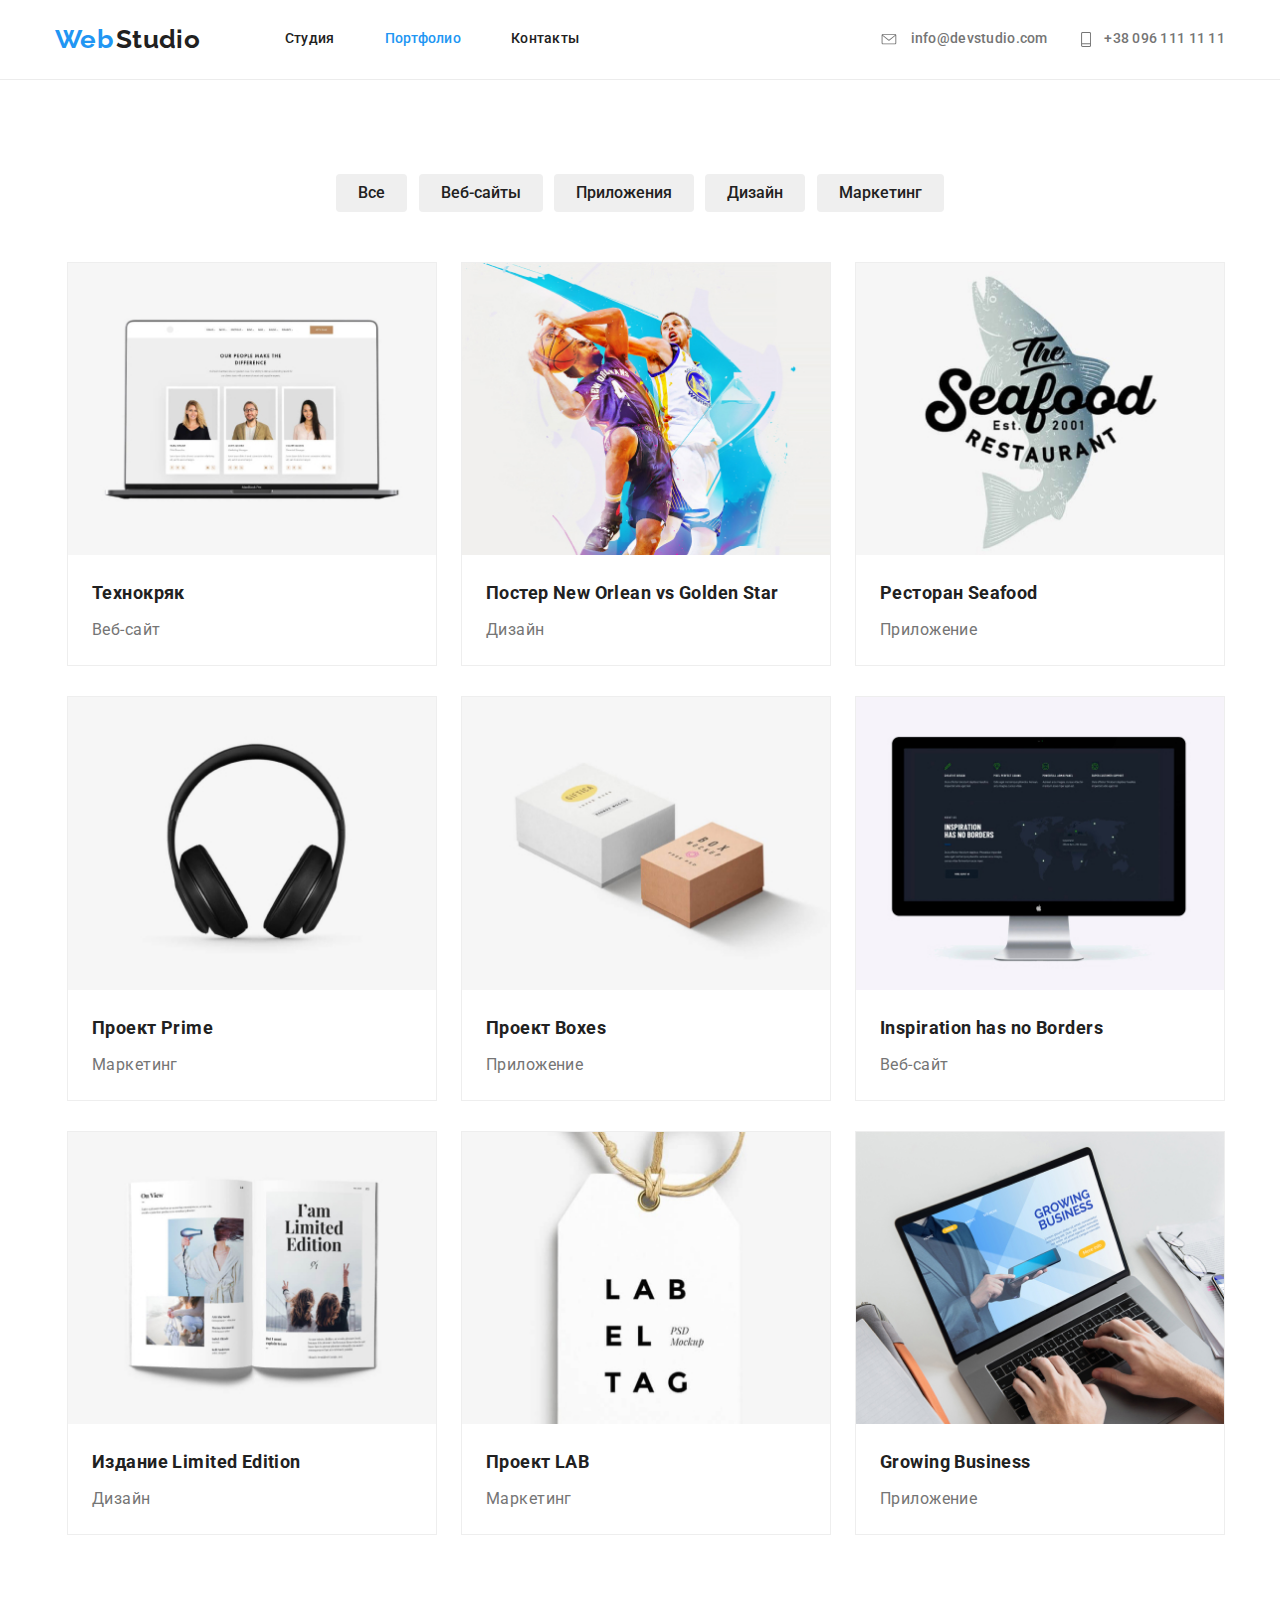
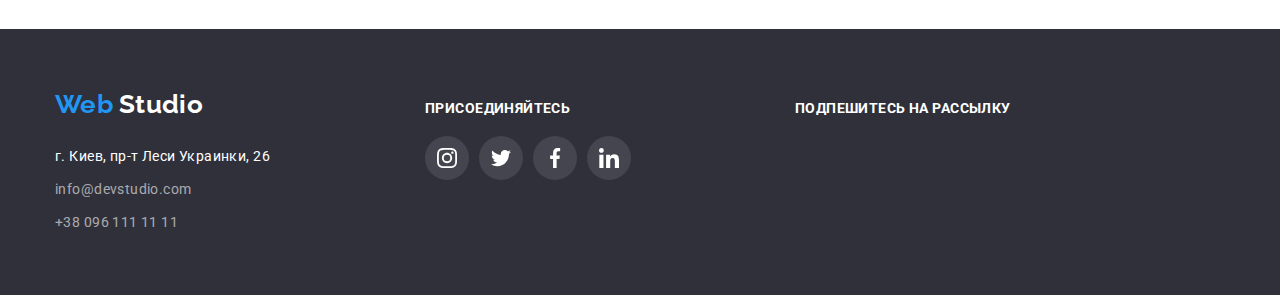
==== portfolio.html @ de3fdad2 "ДЗ №5" ====
<!DOCTYPE html>
<html lang="ru">
<head>
    <meta charset="UTF-8">
    <meta name="viewport" content="width=device-width, initial-scale=1.0">
    <meta http-equiv="X-UA-Compatible" content="IE=edge"/>
    <link href="https://fonts.googleapis.com/css2?family=Raleway:wght@700&family=Roboto:wght@400;500;700;900&display=swap" rel="stylesheet">
    <link rel="stylesheet" href="./css/normalize.css">
    <link rel="stylesheet" href="./css/styles.css" />
    <title>Портфолио</title>
</head>
<body>

    <header class="page-header">
        <div class="container flexbox">
            <nav class="navigation">
                <a href="./" class="menu-link">
                    <div class="logo">
                    <span class="logo-web">Web</span>
                    <span class="logo-studio">Studio</span>
                    </div>
                </a>
                    <ul class="list menu-list">
                        <li class="menu-item"><a href="./index.html" class="menu-link">Студия</a></li>
                        <li class="menu-item"><a href="./portfolio.html" class="menu-link current">Портфолио</a></li>
                        <li class="menu-item"><a href="#" class="menu-link">Контакты</a></li>
                    </ul>
            </nav>
            <div class="contacts">
                <a href="mailto:info@devstudio.com" class="mail-link">
                    <svg class="contacts-icon" width="16px" height="11px">
                        <use href="./images/icons/sprite.svg#icon-mail"></use>
                    </svg>
                    <span>info@devstudio.com</span>
                </a>                       
                <a href="tel:380961111111" class="phone-link">
                    <svg class="contacts-icon" width="10px" height="15px">
                        <use href="./images/icons/sprite.svg#icon-phone"></use>
                    </svg>
                    <span>+38 096 111 11 11</span>
                </a>
            </div>
        </div> 
    </header>
    
    <main>
        <section class="section">
            <h1 hidden>Портфолио</h1>
            <div class="container btn-portfolio">
                <button type="button" class="project-btn button">Все</button>
                <button type="button" class="project-btn button">Веб-сайты</button>
                <button type="button" class="project-btn button">Приложения</button>
                <button type="button" class="project-btn button">Дизайн</button>
                <button type="button" class="project-btn button">Маркетинг</button>
            </div>
            <div class="container">
                <ul class="list project-portfolio flexbox">
                    <li class="project-item">
                        <a href="#" class="project-link">
                            <img class="portfolio-img" src="./images/portfolio/technocrack.jpg" width="370" height="294" alt="Технокряк">
                            <h2 class="project-title">Технокряк</h2>
                            <p class="project">Веб-сайт</p>
                            <p class="project-description">Технокряк это современная площадка распространения коронавируса. Компании используют эту платформу для цифрового шпионажа и атак на защищённые сервера конкурентов.</p>
                        </a>
                    </li>
                    <li class="project-item">
                        <a href="#" class="project-link">
                            <img class="portfolio-img" src="./images/portfolio/poster.jpg" width="370" height="294" alt="Постер New Orlean vs Golden Star">
                            <h2 class="project-title">Постер New Orlean vs Golden Star</h2>
                            <p class="project">Дизайн</p>
                            <p class="project-description">Технокряк это современная площадка распространения коронавируса. Компании используют эту платформу для цифрового шпионажа и атак на защищённые сервера конкурентов.</p>
                        </a>
                    </li>
                    <li class="project-item">
                        <a href="#" class="project-link">
                            <img class="portfolio-img" src="./images/portfolio/seafood.jpg" width="370" height="294" alt="Ресторан Seafood">
                            <h2 class="project-title">Ресторан Seafood</h2>
                            <p class="project">Приложение</p>
                            <p class="project-description">Технокряк это современная площадка распространения коронавируса. Компании используют эту платформу для цифрового шпионажа и атак на защищённые сервера конкурентов.</p>
                        </a>
                    </li>
                    <li class="project-item">
                        <a href="#" class="project-link">
                            <img class="portfolio-img" src="./images/portfolio/prime.jpg" width="370" height="294" alt="Проект Prim">
                            <h2 class="project-title">Проект Prime</h2>
                            <p class="project">Маркетинг</p>
                            <p class="project-description">Технокряк это современная площадка распространения коронавируса. Компании используют эту платформу для цифрового шпионажа и атак на защищённые сервера конкурентов.</p>
                        </a>
                    </li>
                    <li class="project-item">
                        <a href="#" class="project-link">
                            <img class="portfolio-img" src="./images/portfolio/boxes.jpg" width="370" height="294" alt="Проект Boxes">
                            <h2 class="project-title">Проект Boxes</h2>
                            <p class="project">Приложение</p>
                            <p class="project-description">Технокряк это современная площадка распространения коронавируса. Компании используют эту платформу для цифрового шпионажа и атак на защищённые сервера конкурентов.</p>
                        </a>
                    </li>
                    <li class="project-item">
                        <a href="#" class="project-link">
                            <img class="portfolio-img" src="./images/portfolio/inspiration.jpg" width="370" height="294" alt="Inspiration has no Borders">
                            <h2 class="project-title">Inspiration has no Borders</h2>
                            <p class="project">Веб-сайт</p>
                            <p class="project-description">Технокряк это современная площадка распространения коронавируса. Компании используют эту платформу для цифрового шпионажа и атак на защищённые сервера конкурентов.</p>
                        </a>
                    </li>
                    <li class="project-item">
                        <a href="#" class="project-link">
                            <img class="portfolio-img" src="./images/portfolio/edition.jpg" width="370" height="294" alt="Издание Limited Edition">
                            <h2 class="project-title">Издание Limited Edition</h2>
                            <p class="project">Дизайн</p>
                            <p class="project-description">Технокряк это современная площадка распространения коронавируса. Компании используют эту платформу для цифрового шпионажа и атак на защищённые сервера конкурентов.</p>                       
                        </a>
                    </li>
                    <li class="project-item">
                        <a href="#" class="project-link">
                            <img class="portfolio-img" src="./images/portfolio/lab.jpg" width="370" height="294" alt="Проект LAB">
                            <h2 class="project-title">Проект LAB</h2>
                            <p class="project">Маркетинг</p>   
                            <p class="project-description">Технокряк это современная площадка распространения коронавируса. Компании используют эту платформу для цифрового шпионажа и атак на защищённые сервера конкурентов.</p>                       
                        </a>
                    </li>
                    <li class="project-item">
                        <a href="#" class="project-link">
                            <img class="portfolio-img" src="./images/portfolio/growing.jpg" width="370" height="294" alt="Growing Business">
                            <h2 class="project-title">Growing Business</h2>
                            <p class="project">Приложение</p>
                            <p class="project-description">Технокряк это современная площадка распространения коронавируса. Компании используют эту платформу для цифрового шпионажа и атак на защищённые сервера конкурентов.</p>
                        </a>
                    </li>
                </ul>
            </div>
        </section>
    </main>

    <footer>
        <section class="section footer">
            <div class="container footer-box flexbox">
                <div class="footer-box-item">
                    <h2 class="logo-footer">
                        <span class="logo-web">Web</span>
                        <span class="logo-white">Studio</span>
                    </h2>
                        <address class="address">
                        <ul class="list">
                            <li class="addr-footer">
                                <span class="addr">г. Киев, пр-т Леси Украинки, 26</span>
                            </li>
                            <li class="addr-footer">
                                <a href="mailto:info@devstudio.com" class="contacts-footer">info@devstudio.com</a>
                            </li>
                            <li class="addr-footer">
                                <a href="tel:380961111111" class="contacts-footer">+38 096 111 11 11</a>
                            </li>
                            </ul>
                        </address>
                    </div>

                    <div class="footer-box-item">
                        <h2 class="footer-title">Присоединяйтесь</h2>
                        <ul class="list social-footer flexbox">
                            <li class="social-footer-link">
                                <a href="https://instagram.com" aria-label="Instagram" target="_blank" rel="noopener noreferrer">
                                    <svg class="footer-icon" width="20px" height="20px">
                                        <use href="./images/icons/sprite.svg#icon-instagram"></use>
                                    </svg>
                                </a>
                            </li>
                            <li class="social-footer-link">
                                <a href="https://twitter.com" aria-label="Twitter" target="_blank" rel="noopener noreferrer">
                                    <svg class="footer-icon" width="20px" height="20px">
                                        <use href="./images/icons/sprite.svg#icon-twitter"></use>
                                    </svg>
                                </a>
                            </li>
                            <li class="social-footer-link">
                                <a href="https://facebook.com" aria-label="Facebook" target="_blank" rel="noopener noreferrer">
                                    <svg class="footer-icon" width="20px" height="20px">
                                        <use href="./images/icons/sprite.svg#icon-facebook"></use>
                                    </svg>
                                </a>
                            </li>
                            <li class="social-footer-link">
                                <a href="https://linkedin.com" aria-label="Linkedin" target="_blank" rel="noopener noreferrer">
                                    <svg class="footer-icon" width="20px" height="20px">
                                        <use href="./images/icons/sprite.svg#icon-linkedin"></use>
                                      </svg>
                                </a>
                            </li>
                        </ul>
                    </div>
                <div class="footer-box-item">
                    <h2 class="footer-title">Подпешитесь на рассылку</h2>
                </div>
            </div>
        </section>
    </footer>
    
</body>
</html>
---- css/styles.css ----
:root {
  --main-color: #212121;
  --accent-color: #2196F3;
  --accent-color-white: #FFFFFF;
  --grey-text-color: #757575
}

.visually-hidden {
  position: absolute !important;
  clip: rect(1px 1px 1px 1px);
  /* IE6, IE7 */
  clip: rect(1px, 1px, 1px, 1px);
  padding: 0 !important;
  border: 0 !important;
  height: 1px !important;
  width: 1px !important;
  overflow: hidden;
}

body  {
  font-family: Roboto, sans-serif;
  background-color: var(--accent-color-white);
  color: var(--main-color);
  font-size: 14px;
  line-height: 1.714;
  letter-spacing: 0.03em;
}

img {
  display: block;
  max-width: 100%;
  height: auto;
}

.container {
  width: 1200px;
  margin-left: auto;
  margin-right: auto;
  padding-left: 15px;
  padding-right: 15px;
  /*outline: 2px solid tomato;*/
}

.flexbox {
  display: flex;
  justify-content: flex-end;
  align-items: center;
}

.section {
  padding-top: 94px;
  padding-bottom: 94px;
}

.page-header {
  padding: 24px 0px;
  border-bottom: 1px solid #ECECEC;
}

.menu-link.current{
  color: var(--accent-color);
}

.logo-web, 
.logo-studio,
.logo-white {
  color: var(--accent-color);
  font-family: Raleway, sans-serif;
  font-weight: 700;
  font-size: 26px;
  line-height: 1.19;
}

.logo-studio {
  color: var(--main-color);
}

.navigation {
  display: flex;
  align-items: center;
  margin-right: auto;
}

.logo {
  margin-right: 85px;
}

.list {
  list-style: none;
  margin: 0;
  padding: 0;
}

.menu-list {
  display: flex;
}

.menu-item {
  display: block;
}

.menu-item:not(:last-child) {
  margin-right: 50px;
}

.contacts {
  vertical-align: middle;
  text-align: center;
}

.contacts-icon {
  margin-right: 10px;
  fill: var(--grey-text-color);
  vertical-align: middle;
}

.mail-link:hover .contacts-icon,
.mail-link:focus .contacts-icon {
  fill: var(--accent-color)
} 

.phone-link:hover .contacts-icon,
.phone-link:focus .contacts-icon {
  fill: var(--accent-color)
}

.menu-link,
.mail-link,
.phone-link {
  font-weight: 500;
  font-size: 14px;
  line-height: 1.143;
  letter-spacing: 0.02em;
  text-decoration: none;
  color: var(--main-color);
}

.mail-link,
.phone-link {
  color: var(--grey-text-color);
}

.mail-link {
  margin-right: 30px;
}

.hero {
  max-width: 1600px;
  height: 600px;
  margin-left: auto;
  margin-right: auto;
  background-image: linear-gradient(to right, 
    rgba(47, 48, 58, 0.8), 
    rgba(47, 48, 58, 0.8)),
    url(../images/hero/hero.jpg);
  background-repeat: no-repeat;
  background-position: center;
  background-size: cover;
  background-color:  rgba(47, 48, 58, 0.8);
  text-align: center;
}
    
.page-title {
  display: inline-block;
  width: 696px;
  min-height: 120;
  font-weight: 900;
  font-size: 44px;
  line-height: 1.364;
  letter-spacing: 0.06em;
  color: var(--accent-color-white);
  text-transform: uppercase;
  margin: 200px 0 30px;
}

.btn {
  min-width: 200px;
  height: 50px;
  border-radius: 4px;
  font-weight: 700;
  font-size: 16px;
  line-height: 1.875;
  letter-spacing: 0.06em;
  color: var(--accent-color-white);
  background-color: var(--accent-color);
  padding: 10px 32px;
  margin: 0;
  border-color: transparent;
}

.section-title {
  font-weight: 700;
  font-size: 36px;
  line-height: 1.167;
  margin: 0 0 50px;
  text-align: center;
}

.features {
  padding-top: 94px;
}

.features-title {
  font-weight: 700;
  line-height: 1.143;
  text-transform: uppercase;
  margin: 0;
  padding: 10px 0;
  width: 270px;
}

.features-link {
  display: flex;
  align-items: center;
  margin-left: auto;
}

.features-item {
  width: calc((100% - 30px * 3) / 4);
  margin-right: 30px;
}

.features-item:nth-child(4n) {
  margin-right: 0;
}

.features-bg {
  display: flex;
  align-items: center;
  justify-content: center;
  width: 270px;
  height: 120px;
  background-size: contain;
  background-repeat: no-repeat;
  background-position: center;
  background-color: #F5F4FA;
  margin-bottom: 30px;
  border-radius: 4px;
}

.features-icon {
  display: block;
}

.features-description {
  font-weight: 400;
  color: var(--grey-text-color);
  margin: 0;
}

.work-title {
  font-weight: 700;
  line-height: 1.142;
  color: var(--accent-color-white);
  text-transform: uppercase;
  background-color: rgba(47, 48, 58, 0.8);
  display: inline-block;
}

.work-link .flexbox {
  display: flex;
  justify-content: space-between;
}

.work-item {
  width: calc((100% - 30px * 2) / 3);
  margin-right: 30px;
}

.work-item:nth-child(3n) {
  margin-right: 0;
}

.work-img {
  display: block;
  background-color: #C4C4C4;
  box-shadow: (0px 4px 4px rgba(0, 0, 0, 0.25));

}

.our-team {
  background-color: #F5F4FA;
}

.team-item {
  width: calc((100% - 30px * 3) / 4);
  margin-right: 30px;
  background-color: var(--accent-color-white);
  box-shadow: 0px 1px 3px rgba(0, 0, 0, 0.12), 
    0px 1px 1px rgba(0, 0, 0, 0.14),
    0px 2px 1px rgba(0, 0, 0, 0.2);
  border-radius: 0px 0px 4px 4px;
}

.team-item:nth-child(4n) {
  margin-right: 0;
}

.team-title {
  font-weight: 500;
  font-size: 16px;
  line-height: 1.1875;
  margin: 0 0 10px;
  text-align: center;
}

.team-img {
  display: block;
  margin: 0 0 30px;
  width: 100%;
} 

.profession {
  font-weight: 400;
  font-size: 16px;
  line-height: 1.1875;
  color: var(--grey-text-color);
  margin: 0 0 16px;
  text-align: center;
}

.social-link {
  display: flex;
  justify-content: center;
}

.social-item {
  width: calc((100% - 10px * 3) / 4);
  margin-bottom: 30px;
  height: 44px;
  width: 44px;
  background-color: var(--accent-color-white);
  border-radius: 50px;
  display: flex;
  align-items: center;
  justify-content: center;
}

.social-item:nth-child(4n) {
  margin-right: 0;
}

.social-item:not(:last-child) {
  margin-right: 10px;
}

.social-icon {
  display: block;
  fill: #AFB1B8;
}

.social-item:hover,
.social-item:focus-within {
  background-color: var(--accent-color);
}

.social-item:hover .social-icon,
.social-item:focus-within .social-icon {
  fill: var(--accent-color-white);
}

.clients-link {
  display: flex;
  justify-content: space-between;
  text-align: center;
}

.clients-item {
  width: calc((100% - 10px * 5) / 6);
  border: 1px solid #AFB1B8;
  box-sizing: border-box;
  border-radius: 4px;
  width: 170px;
  height: 90px;
  text-align: center;
  display: flex;
  align-items: center;
  justify-content: center;
}

.clients-item:nth-child(6n) {
  margin-right: 0;
}

.clients-icon {
  fill: #AFB1B8;
  display: block;
}

.clients-item:hover,
.clients-item:focus-within {
  border: 1px solid var(--accent-color);
}

.clients-item:hover .clients-icon,
.clients-item:focus-within .clients-icon {
  fill: var(--accent-color);
}

.social-item a:focus,
.clients-item a:focus,
.social-footer-link a:focus {
  outline: none;
}

.address {
  font-style: normal;
}

.addr {
  font-weight: 400;
  color: var(--accent-color-white);
  margin: 0;
}

.footer {
  background-color: #2F303A;
  padding: 60px 0 60px;
}

.footer-box {
  display: flex;
  align-items: baseline;
  justify-content: flex-start;
}

.logo-footer {
  margin: 0;
  margin-bottom: 20px;
}

.footer-box-item {
  width: calc((100% - 30px * 2) / 3);
  margin: 0;
}

.footer-box-item:nth-child(3) {
  margin-right: 60px;
}

.logo-white {
  color: var(--accent-color-white);
  padding: 0;
}

.social-footer {
  display: flex;
  justify-content: flex-start;
}

.footer-icon {
  fill: var(--accent-color-white);
  display: block;
}

.social-footer-link {
  height: 44px;
  width: 44px;
  background-color: rgba(255, 255, 255, 0.1);
  border-radius: 50px;
  display: flex;
  align-items: center;
  justify-content: center;
}

.social-footer-link:not(:last-child) {
  margin-right: 10px;
}

.social-footer-link:hover,
.social-footer-link:focus-within {
  background-color: var(--accent-color);
}

.contacts-footer {
  font-weight: 400;
  font-size: 14px;
  text-decoration: none;
  color: rgba(255, 255, 255, 0.6);
}

.addr-footer {
  margin: 0;
}

.addr-footer:not(:last-child) {
  margin-bottom: 9px;
}

.footer-title {
  font-weight: 700;
  line-height: 1.143;
  color: var(--accent-color-white);
  text-transform: uppercase;
  font-size: 14px;
  margin: 0;
  margin-bottom: 20px;
}

.menu-link:hover,
.menu-link:focus,
.mail-link:hover,
.mail-link:focus,
.phone-link:hover,
.phone-link:focus,
.contacts-footer:hover,
.contacts-footer:focus {
  color: var(--accent-color);
}

.btn-portfolio {
  text-align: center;
  padding-bottom: 16px;
  margin-bottom: 34px;
}

.project-portfolio {
  display: flex;
  flex-wrap: wrap;
}

.project-item {
  width: calc((100% - 30px * 2) / 3);
  margin-right: 24px;
  border: 1px solid #EEEEEE;
  box-sizing: border-box;
  margin-bottom: 30px;
}

.project-item:nth-last-child(-n + 3) {
  margin-bottom: 0;
}


.project-item:nth-child(3n) {
  margin-right: 0;
}

.project-btn {
  font-weight: 500;
  font-size: 16px;
  line-height: 1.625;
  color: var(--main-color);
  padding: 6px 22px;
  border: none;
  border-radius: 4px;
}

.project-btn:not(:last-child) {
  margin-right: 8px;
}

.project-btn:hover,
.project-btn:focus {
  color: var(--accent-color-white);
}

.button:hover,
.button:focus {
  background-color: var(--accent-color);
  box-shadow: 0px 4px 4px rgba(0, 0, 0, 0.25);
}

.portfolio-img {
  display: block;
  margin: 0 0 20px;
  width: 100%;  
}

.project-title {
  font-weight: 700;
  font-size: 18px;
  line-height: 2.00;
  color: var(--main-color);
  margin: 0 0 4px 24px;
}

.project-link {
  text-decoration: none;
}

.project {
  font-weight: 400;
  font-size: 16px;
  line-height: 1.875;
  color: var(--grey-text-color);
  margin: 0 0 20px 24px;
}

.project-description {
  font-weight: 400;
  font-size: 18px;
  line-height: 1.556;
  color: var(--accent-color-white);
  background-color: rgba(33, 150, 243, 0.9);
  display: none;
}

.project-item:hover,
.project-item:focus-within {
  box-shadow: 0px 3px 1px rgba(0, 0, 0, 0.1), 
    0px 1px 2px rgba(0, 0, 0, 0.08), 
    0px 2px 2px rgba(0, 0, 0, 0.12);
}
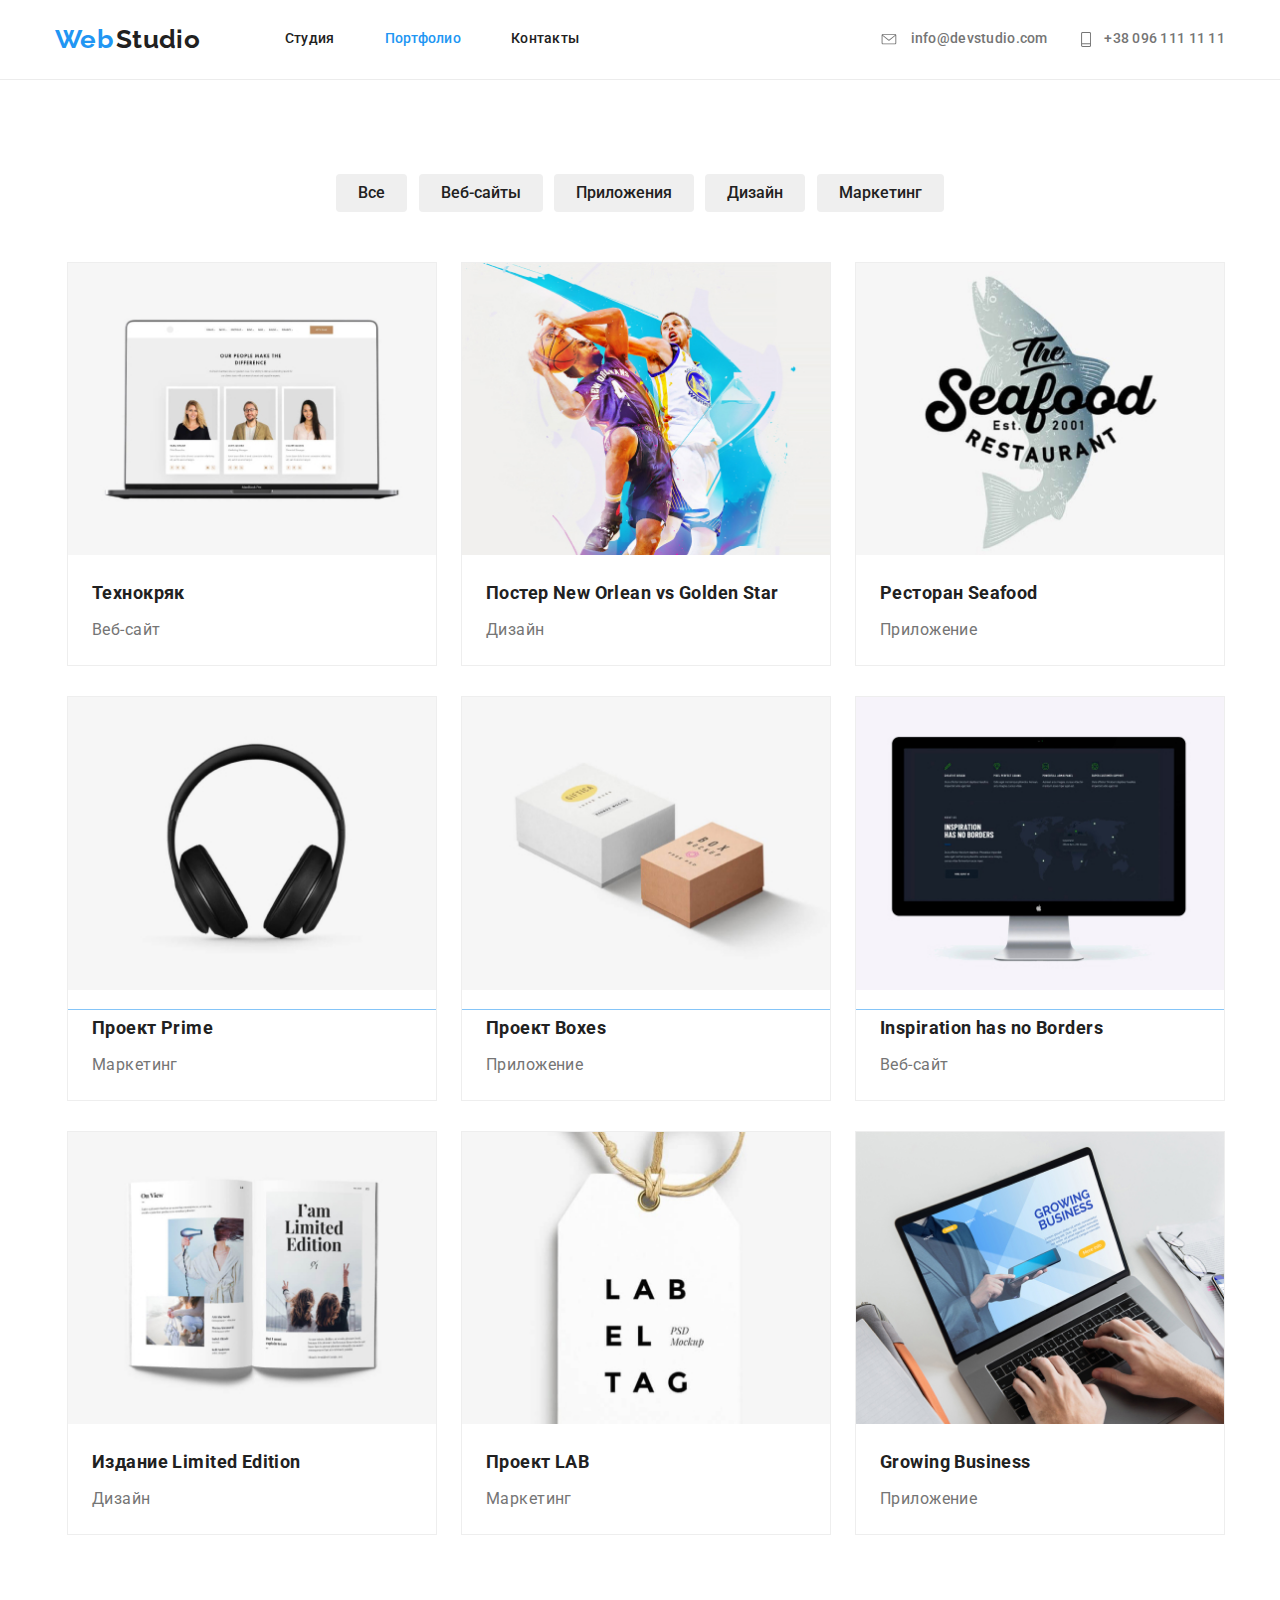
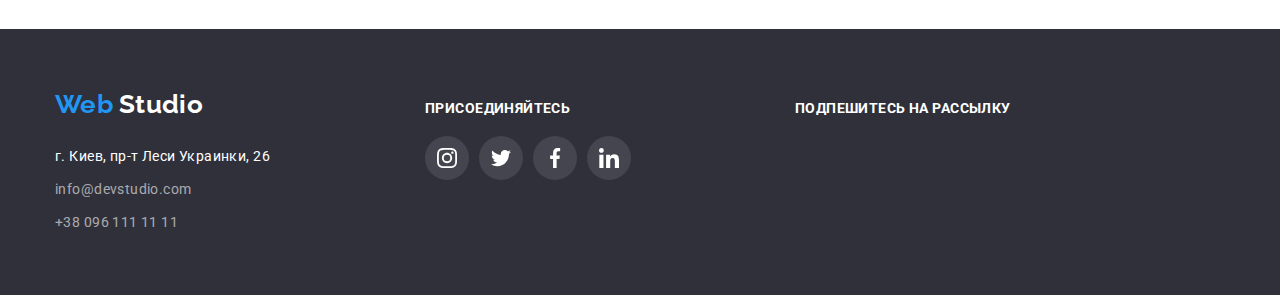
==== commit 63f2bc73: "update css and portfolio" ====
--- a/portfolio.html
+++ b/portfolio.html
@@ -25,7 +25,7 @@
                         <li class="menu-item"><a href="./portfolio.html" class="menu-link current">Портфолио</a></li>
                         <li class="menu-item"><a href="#" class="menu-link">Контакты</a></li>
                     </ul>
-            </nav>
+            </nav>  
             <div class="contacts">
                 <a href="mailto:info@devstudio.com" class="mail-link">
                     <svg class="contacts-icon" width="16px" height="11px">
@@ -57,74 +57,92 @@
                 <ul class="list project-portfolio flexbox">
                     <li class="project-item">
                         <a href="#" class="project-link">
-                            <img class="portfolio-img" src="./images/portfolio/technocrack.jpg" width="370" height="294" alt="Технокряк">
+                            <div class="project-box">
+                                <img class="portfolio-img" src="./images/portfolio/technocrack.jpg" width="370" height="294" alt="Технокряк">
+                                <p class="project-description">Технокряк это современная площадка распространения коронавируса. Компании используют эту платформу для цифрового шпионажа и атак на защищённые сервера конкурентов.</p>
+                            </div>
                             <h2 class="project-title">Технокряк</h2>
                             <p class="project">Веб-сайт</p>
-                            <p class="project-description">Технокряк это современная площадка распространения коронавируса. Компании используют эту платформу для цифрового шпионажа и атак на защищённые сервера конкурентов.</p>
-                        </a>
-                    </li>
-                    <li class="project-item">
-                        <a href="#" class="project-link">
-                            <img class="portfolio-img" src="./images/portfolio/poster.jpg" width="370" height="294" alt="Постер New Orlean vs Golden Star">
+                        </a>
+                    </li>
+                    <li class="project-item">
+                        <a href="#" class="project-link">
+                            <div class="project-box">
+                                <img class="portfolio-img" src="./images/portfolio/poster.jpg" width="370" height="294" alt="Постер New Orlean vs Golden Star">
+                                <p class="project-description">Технокряк это современная площадка распространения коронавируса. Компании используют эту платформу для цифрового шпионажа и атак на защищённые сервера конкурентов.</p>
+                            </div>
                             <h2 class="project-title">Постер New Orlean vs Golden Star</h2>
                             <p class="project">Дизайн</p>
-                            <p class="project-description">Технокряк это современная площадка распространения коронавируса. Компании используют эту платформу для цифрового шпионажа и атак на защищённые сервера конкурентов.</p>
-                        </a>
-                    </li>
-                    <li class="project-item">
-                        <a href="#" class="project-link">
-                            <img class="portfolio-img" src="./images/portfolio/seafood.jpg" width="370" height="294" alt="Ресторан Seafood">
+                        </a>
+                    </li>
+                    <li class="project-item">
+                        <a href="#" class="project-link">
+                            <div class="project-box">
+                                <img class="portfolio-img" src="./images/portfolio/seafood.jpg" width="370" height="294" alt="Ресторан Seafood">
+                                <p class="project-description">Технокряк это современная площадка распространения коронавируса. Компании используют эту платформу для цифрового шпионажа и атак на защищённые сервера конкурентов.</p>
+                            </div>
                             <h2 class="project-title">Ресторан Seafood</h2>
                             <p class="project">Приложение</p>
-                            <p class="project-description">Технокряк это современная площадка распространения коронавируса. Компании используют эту платформу для цифрового шпионажа и атак на защищённые сервера конкурентов.</p>
-                        </a>
-                    </li>
-                    <li class="project-item">
-                        <a href="#" class="project-link">
-                            <img class="portfolio-img" src="./images/portfolio/prime.jpg" width="370" height="294" alt="Проект Prim">
+                        </a>
+                    </li>
+                    <li class="project-item">
+                        <a href="#" class="project-link">
+                            <div class="project-box">
+                                <img class="portfolio-img" src="./images/portfolio/prime.jpg" width="370" height="294" alt="Проект Prime">
+                                <p class="project-description">Технокряк это современная площадка распространения коронавируса. Компании используют эту платформу для цифрового шпионажа и атак на защищённые сервера конкурентов.</p>
+                            </div>
                             <h2 class="project-title">Проект Prime</h2>
                             <p class="project">Маркетинг</p>
-                            <p class="project-description">Технокряк это современная площадка распространения коронавируса. Компании используют эту платформу для цифрового шпионажа и атак на защищённые сервера конкурентов.</p>
-                        </a>
-                    </li>
-                    <li class="project-item">
-                        <a href="#" class="project-link">
-                            <img class="portfolio-img" src="./images/portfolio/boxes.jpg" width="370" height="294" alt="Проект Boxes">
+                        </a>
+                    </li>
+                    <li class="project-item">
+                        <a href="#" class="project-link">
+                            <div class="project-box">
+                                <img class="portfolio-img" src="./images/portfolio/boxes.jpg" width="370" height="294" alt="Проект Boxes">
+                                <p class="project-description">Технокряк это современная площадка распространения коронавируса. Компании используют эту платформу для цифрового шпионажа и атак на защищённые сервера конкурентов.</p>
+                            </div>
                             <h2 class="project-title">Проект Boxes</h2>
                             <p class="project">Приложение</p>
-                            <p class="project-description">Технокряк это современная площадка распространения коронавируса. Компании используют эту платформу для цифрового шпионажа и атак на защищённые сервера конкурентов.</p>
-                        </a>
-                    </li>
-                    <li class="project-item">
-                        <a href="#" class="project-link">
-                            <img class="portfolio-img" src="./images/portfolio/inspiration.jpg" width="370" height="294" alt="Inspiration has no Borders">
+                        </a>
+                    </li>
+                    <li class="project-item">
+                        <a href="#" class="project-link">
+                            <div class="project-box">
+                                <img class="portfolio-img" src="./images/portfolio/inspiration.jpg" width="370" height="294" alt="Inspiration has no Borders">
+                                <p class="project-description">Технокряк это современная площадка распространения коронавируса. Компании используют эту платформу для цифрового шпионажа и атак на защищённые сервера конкурентов.</p>
+                            </div>
                             <h2 class="project-title">Inspiration has no Borders</h2>
                             <p class="project">Веб-сайт</p>
-                            <p class="project-description">Технокряк это современная площадка распространения коронавируса. Компании используют эту платформу для цифрового шпионажа и атак на защищённые сервера конкурентов.</p>
-                        </a>
-                    </li>
-                    <li class="project-item">
-                        <a href="#" class="project-link">
-                            <img class="portfolio-img" src="./images/portfolio/edition.jpg" width="370" height="294" alt="Издание Limited Edition">
+                        </a>
+                    </li>
+                    <li class="project-item">
+                        <a href="#" class="project-link">
+                            <div class="project-box">
+                                <img class="portfolio-img" src="./images/portfolio/edition.jpg" width="370" height="294" alt="Издание Limited Edition">
+                                <p class="project-description">Технокряк это современная площадка распространения коронавируса. Компании используют эту платформу для цифрового шпионажа и атак на защищённые сервера конкурентов.</p>    
+                            </div>
                             <h2 class="project-title">Издание Limited Edition</h2>
-                            <p class="project">Дизайн</p>
-                            <p class="project-description">Технокряк это современная площадка распространения коронавируса. Компании используют эту платформу для цифрового шпионажа и атак на защищённые сервера конкурентов.</p>                       
-                        </a>
-                    </li>
-                    <li class="project-item">
-                        <a href="#" class="project-link">
-                            <img class="portfolio-img" src="./images/portfolio/lab.jpg" width="370" height="294" alt="Проект LAB">
+                            <p class="project">Дизайн</p>                     
+                        </a>
+                    </li>
+                    <li class="project-item">
+                        <a href="#" class="project-link">
+                            <div class="project-box">
+                                <img class="portfolio-img" src="./images/portfolio/lab.jpg" width="370" height="294" alt="Проект LAB">
+                                <p class="project-description">Технокряк это современная площадка распространения коронавируса. Компании используют эту платформу для цифрового шпионажа и атак на защищённые сервера конкурентов.</p>
+                            </div>
                             <h2 class="project-title">Проект LAB</h2>
-                            <p class="project">Маркетинг</p>   
-                            <p class="project-description">Технокряк это современная площадка распространения коронавируса. Компании используют эту платформу для цифрового шпионажа и атак на защищённые сервера конкурентов.</p>                       
-                        </a>
-                    </li>
-                    <li class="project-item">
-                        <a href="#" class="project-link">
-                            <img class="portfolio-img" src="./images/portfolio/growing.jpg" width="370" height="294" alt="Growing Business">
+                            <p class="project">Маркетинг</p>                       
+                        </a>
+                    </li>
+                    <li class="project-item">
+                        <a href="#" class="project-link">
+                            <div class="project-box">
+                                <img class="portfolio-img" src="./images/portfolio/growing.jpg" width="370" height="294" alt="Growing Business">
+                                <p class="project-description">Технокряк это современная площадка распространения коронавируса. Компании используют эту платформу для цифрового шпионажа и атак на защищённые сервера конкурентов.</p>
+                            </div>
                             <h2 class="project-title">Growing Business</h2>
                             <p class="project">Приложение</p>
-                            <p class="project-description">Технокряк это современная площадка распространения коронавируса. Компании используют эту платформу для цифрового шпионажа и атак на защищённые сервера конкурентов.</p>
                         </a>
                     </li>
                 </ul>
--- a/css/styles.css
+++ b/css/styles.css
@@ -79,6 +79,29 @@
   display: flex;
   align-items: center;
   margin-right: auto;
+}
+
+.nav-line {
+  width: 78px;
+  height: 4px;
+  background: #2196F3;
+  border-radius: 2px;
+
+  position: absolute;
+  top: 0;
+  left: 0;
+  width: 100%;
+  height: 100%;
+
+  transform: translateY(-100%);
+}
+
+.nav-box {
+  position: relative;
+}
+
+.nav-box:hover .nav-line {
+  transform: translateY(0);
 }
 
 .logo {
@@ -592,8 +615,26 @@
   font-size: 18px;
   line-height: 1.556;
   color: var(--accent-color-white);
+  margin: 0;
+  padding: 63px 24px;
   background-color: rgba(33, 150, 243, 0.9);
-  display: none;
+  position: absolute;
+  top: 0;
+  left: 0;
+  width: 100%;
+  height: 100%;
+  
+  transform: translatey(100%);
+  transition: transform 250ms ease;
+}
+
+.project-box {
+  position: relative;
+  overflow: hidden;
+}
+
+.project-box:hover .project-description {
+  transform: translatey(0);
 }
 
 .project-item:hover,
@@ -601,4 +642,4 @@
   box-shadow: 0px 3px 1px rgba(0, 0, 0, 0.1), 
     0px 1px 2px rgba(0, 0, 0, 0.08), 
     0px 2px 2px rgba(0, 0, 0, 0.12);
-}+}
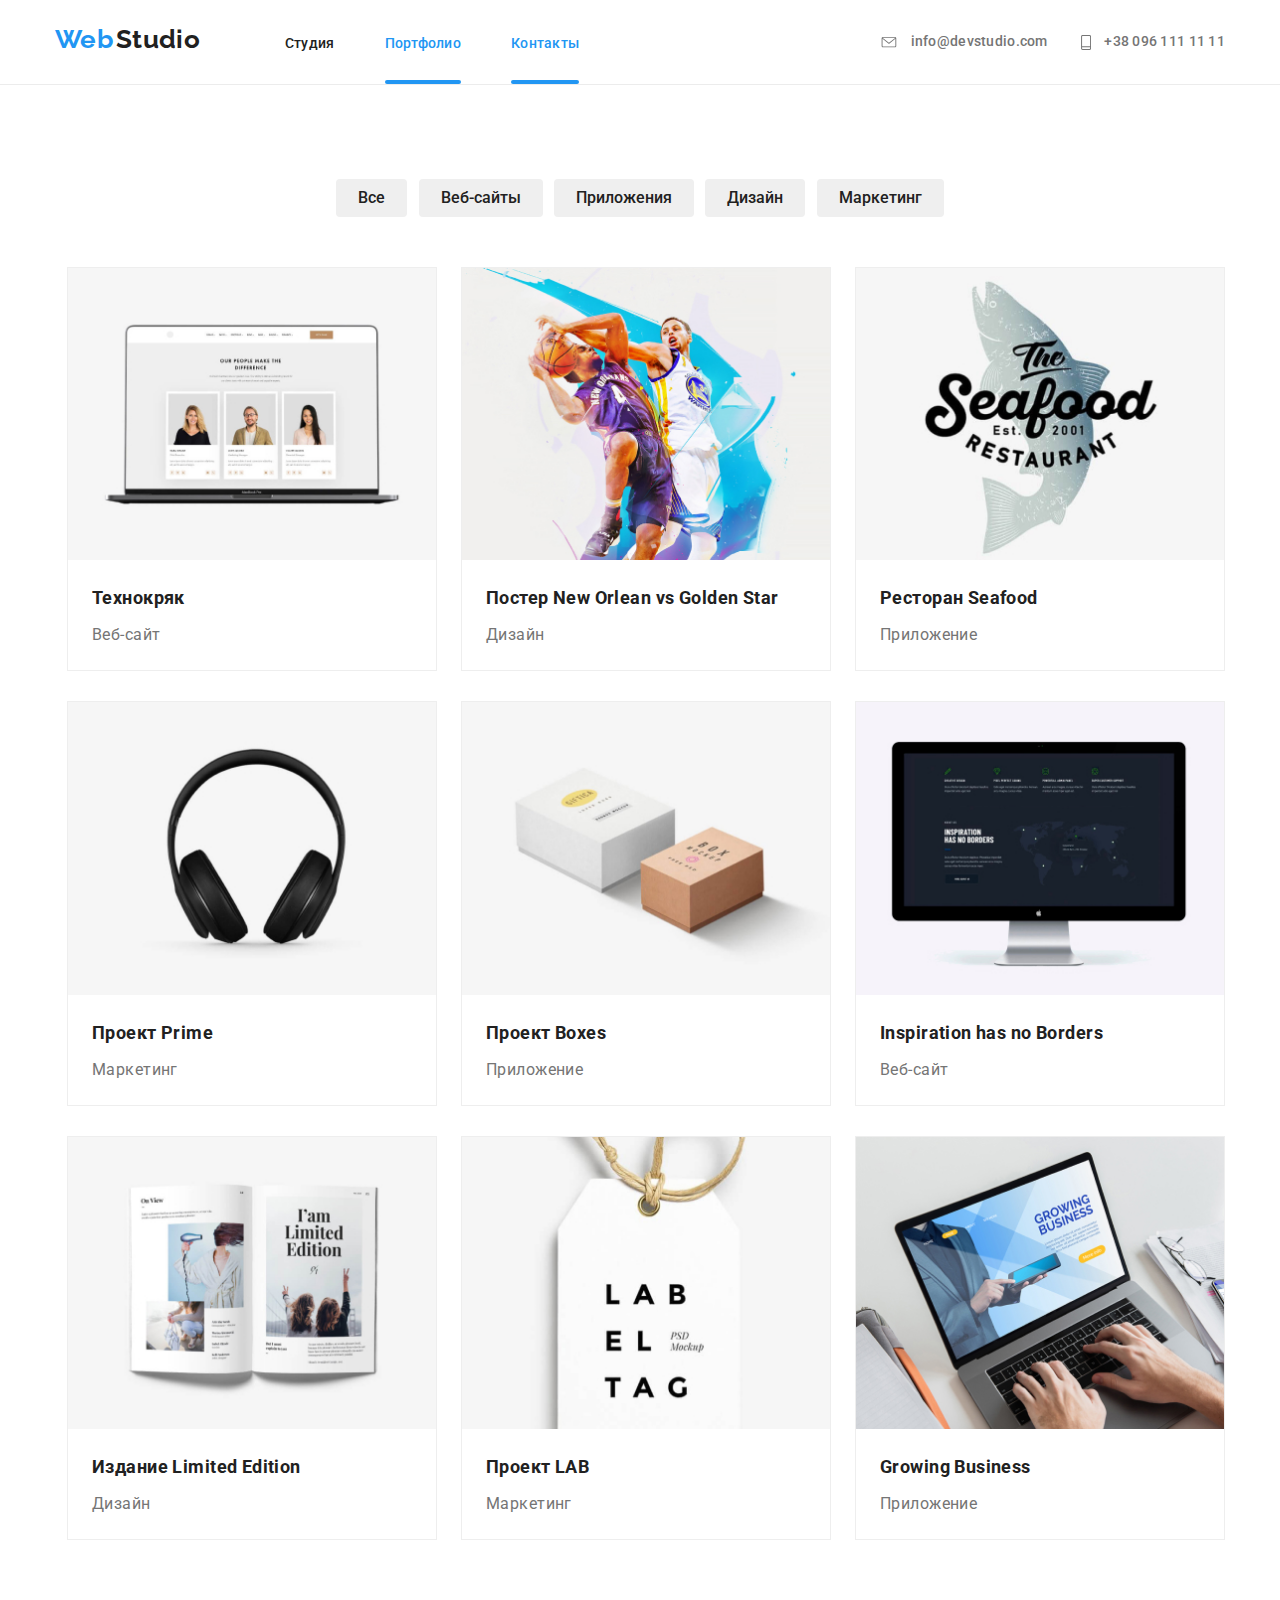
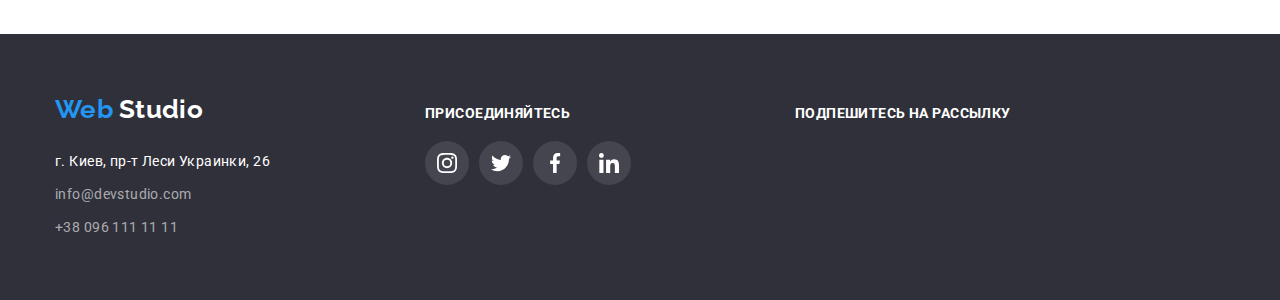
==== commit b932d6f9: "update modal" ====
--- a/portfolio.html
+++ b/portfolio.html
@@ -23,7 +23,7 @@
                     <ul class="list menu-list">
                         <li class="menu-item"><a href="./index.html" class="menu-link">Студия</a></li>
                         <li class="menu-item"><a href="./portfolio.html" class="menu-link current">Портфолио</a></li>
-                        <li class="menu-item"><a href="#" class="menu-link">Контакты</a></li>
+                        <li class="menu-item"><a href="#" class="menu-link current">Контакты</a></li>
                     </ul>
             </nav>  
             <div class="contacts">
--- a/css/styles.css
+++ b/css/styles.css
@@ -53,7 +53,6 @@
 }
 
 .page-header {
-  padding: 24px 0px;
   border-bottom: 1px solid #ECECEC;
 }
 
@@ -77,35 +76,24 @@
 
 .navigation {
   display: flex;
-  align-items: center;
+  align-items: baseline;
   margin-right: auto;
-}
-
-.nav-line {
-  width: 78px;
+  
+}
+
+.current::after {
+  display: block;
+  content: "";
+  width: 100%;
   height: 4px;
-  background: #2196F3;
+  background-color: var(--accent-color);
   border-radius: 2px;
-
-  position: absolute;
-  top: 0;
-  left: 0;
-  width: 100%;
-  height: 100%;
-
-  transform: translateY(-100%);
-}
-
-.nav-box {
-  position: relative;
-}
-
-.nav-box:hover .nav-line {
-  transform: translateY(0);
+  margin-top: 24px;
 }
 
 .logo {
   margin-right: 85px;
+  padding: 24px 0 24px;
 }
 
 .list {
@@ -156,6 +144,7 @@
   letter-spacing: 0.02em;
   text-decoration: none;
   color: var(--main-color);
+  margin: 0;
 }
 
 .mail-link,
@@ -288,6 +277,7 @@
 .work-item {
   width: calc((100% - 30px * 2) / 3);
   margin-right: 30px;
+  position: relative;
 }
 
 .work-item:nth-child(3n) {
@@ -298,7 +288,16 @@
   display: block;
   background-color: #C4C4C4;
   box-shadow: (0px 4px 4px rgba(0, 0, 0, 0.25));
-
+}
+
+.work-title {
+  position: absolute;
+  bottom: 0;
+  left: 0;
+  width: 100%;
+  margin: 0;
+  text-align: center;
+  padding: 27px 0;
 }
 
 .our-team {
@@ -586,7 +585,7 @@
 
 .portfolio-img {
   display: block;
-  margin: 0 0 20px;
+  margin: 0;
   width: 100%;  
 }
 
@@ -610,31 +609,53 @@
   margin: 0 0 20px 24px;
 }
 
+.project-box {
+  position: relative;
+  overflow: hidden;
+  margin-bottom: 20px;
+}
+
 .project-description {
   font-weight: 400;
   font-size: 18px;
   line-height: 1.556;
   color: var(--accent-color-white);
+  background-color: rgba(33, 150, 243, 0.9);
   margin: 0;
   padding: 63px 24px;
-  background-color: rgba(33, 150, 243, 0.9);
   position: absolute;
-  top: 0;
-  left: 0;
+  bottom: 0;
+  right: 0;
   width: 100%;
   height: 100%;
   
-  transform: translatey(100%);
+  transform: translateY(100%);
   transition: transform 250ms ease;
-}
-
-.project-box {
-  position: relative;
-  overflow: hidden;
-}
+  opacity: 0;
+}
+
+
+/*.project-box::before {
+  display: inline-block;
+  content: "";
+  position: absolute;
+  background-color: rgba(33, 150, 243, 0.9);
+  width: 100%;
+  height: 100%;
+  bottom: 0;
+  right: 0;
+  
+  opacity: 0;
+}
+
+/*.project-box:hover::before {
+  transform: translateY(0);
+  /*opacity: 1;
+}*/
 
 .project-box:hover .project-description {
-  transform: translatey(0);
+  transform: translateY(0);
+  opacity: 1;
 }
 
 .project-item:hover,
@@ -643,3 +664,32 @@
     0px 1px 2px rgba(0, 0, 0, 0.08), 
     0px 2px 2px rgba(0, 0, 0, 0.12);
 }
+
+.backdrop {
+  position: fixed;
+  top: 0;
+  left: 0;
+
+  width: 100%;
+  height: 100%;
+
+  background-color: rgba(0, 0, 0, 0.2);
+
+}
+
+.backdrop.is-hidden {
+  opacity: 0;
+  pointer-events: none;
+}
+
+.modal {
+  position: absolute;
+  top: 50%;
+  left: 50%;
+  transform: translate(-50%, -50%);
+
+  min-width: 528px;
+  min-height: 581px;
+
+  background-color: var(--accent-color-white);
+}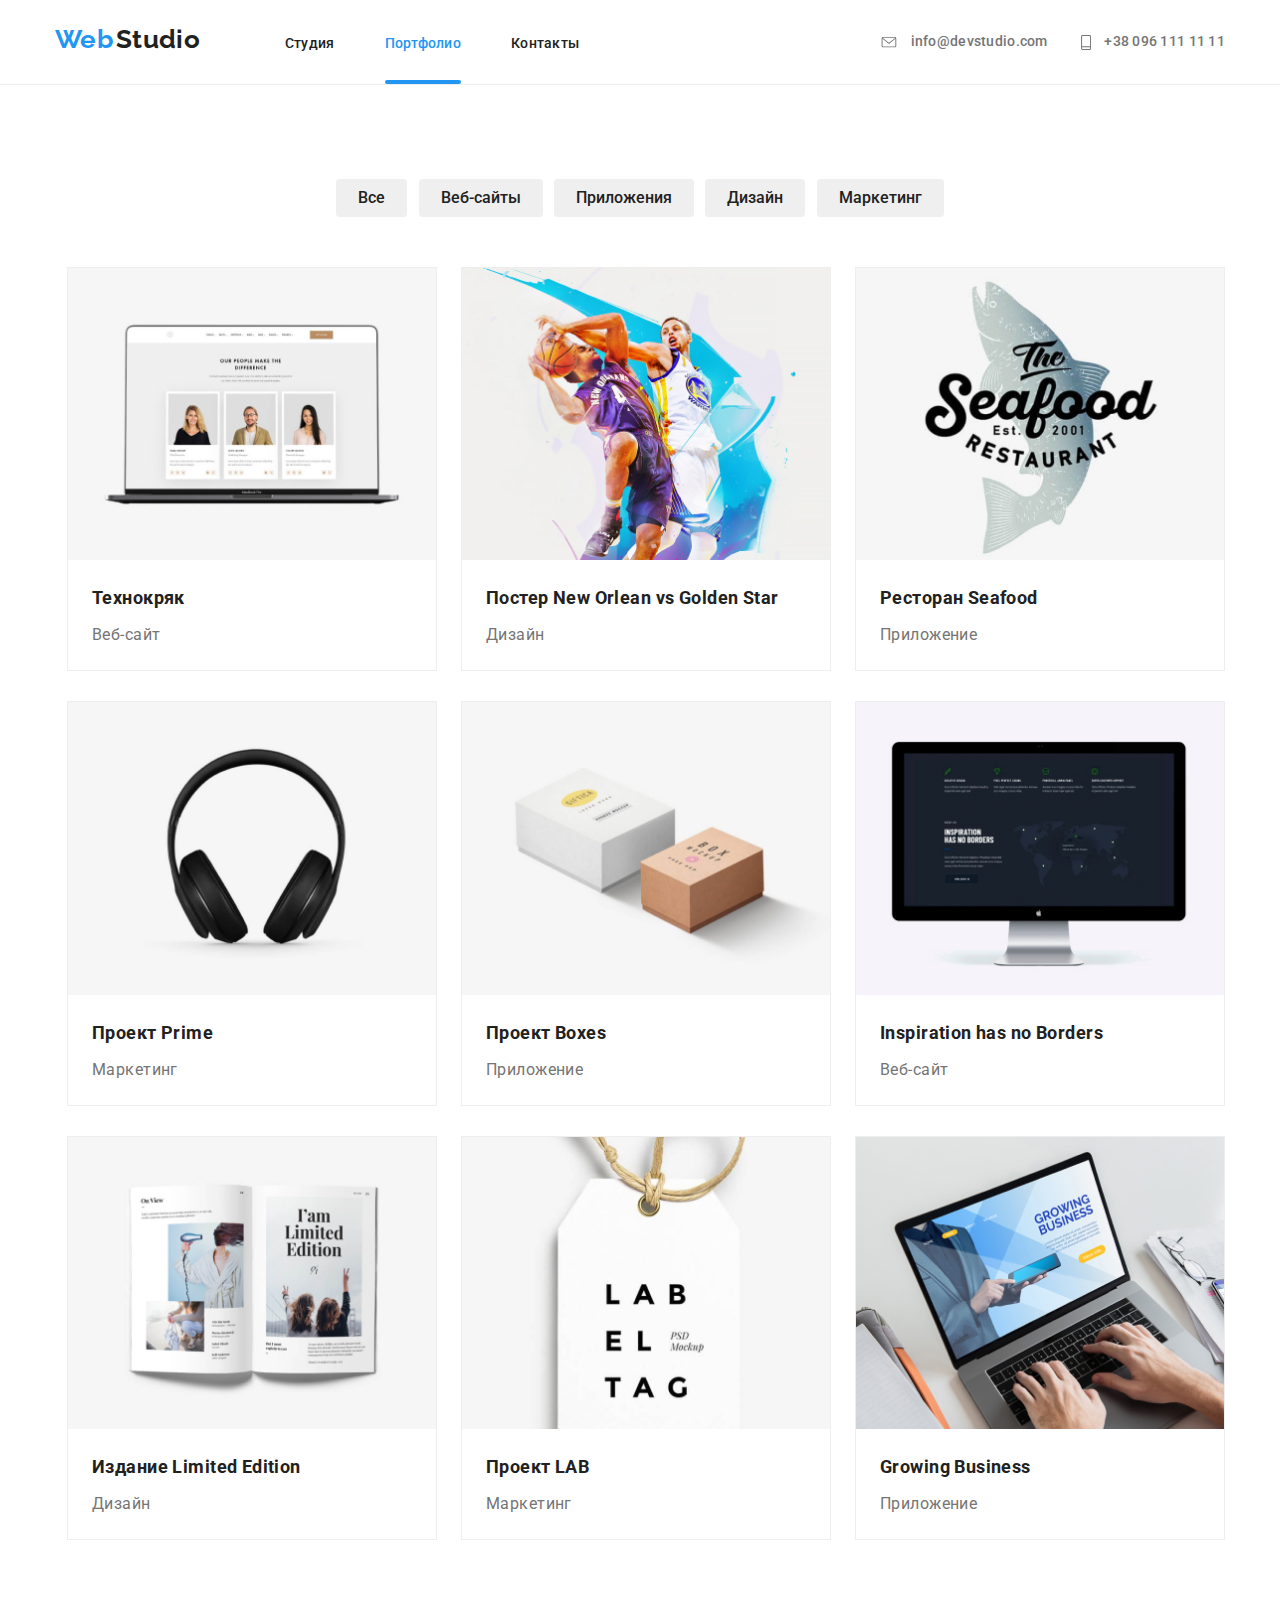
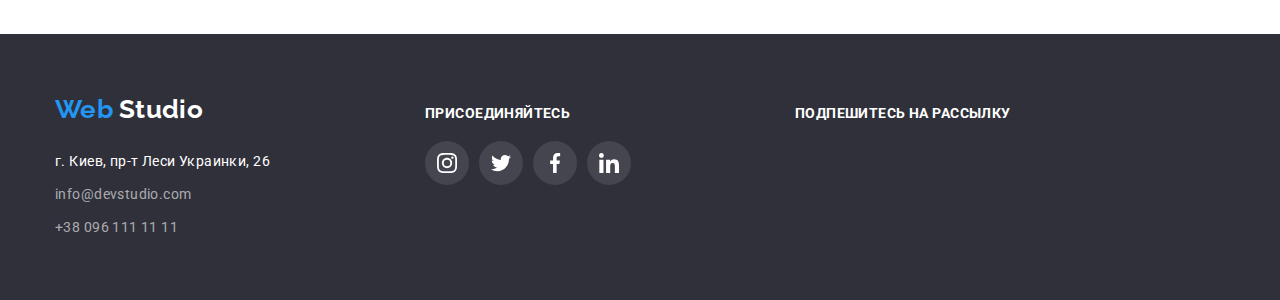
==== commit 45ed537d: "update current" ====
--- a/portfolio.html
+++ b/portfolio.html
@@ -23,7 +23,7 @@
                     <ul class="list menu-list">
                         <li class="menu-item"><a href="./index.html" class="menu-link">Студия</a></li>
                         <li class="menu-item"><a href="./portfolio.html" class="menu-link current">Портфолио</a></li>
-                        <li class="menu-item"><a href="#" class="menu-link current">Контакты</a></li>
+                        <li class="menu-item"><a href="#" class="menu-link">Контакты</a></li>
                     </ul>
             </nav>  
             <div class="contacts">
--- a/css/styles.css
+++ b/css/styles.css
@@ -683,6 +683,8 @@
 }
 
 .modal {
+  display: flex;
+  justify-content: flex-end;
   position: absolute;
   top: 50%;
   left: 50%;
@@ -692,4 +694,17 @@
   min-height: 581px;
 
   background-color: var(--accent-color-white);
-}+  border-radius: 4px;
+}
+
+.btn-close {
+  display: block;
+  padding: 6px;
+  margin-top: 8px;
+  margin-right: 8px;
+  border-radius: 50px;
+  background-color: #FFFFFF;
+  border: 1px solid rgba(0, 0, 0, 0.1);
+  width: 30px;
+  height: 30px;
+}
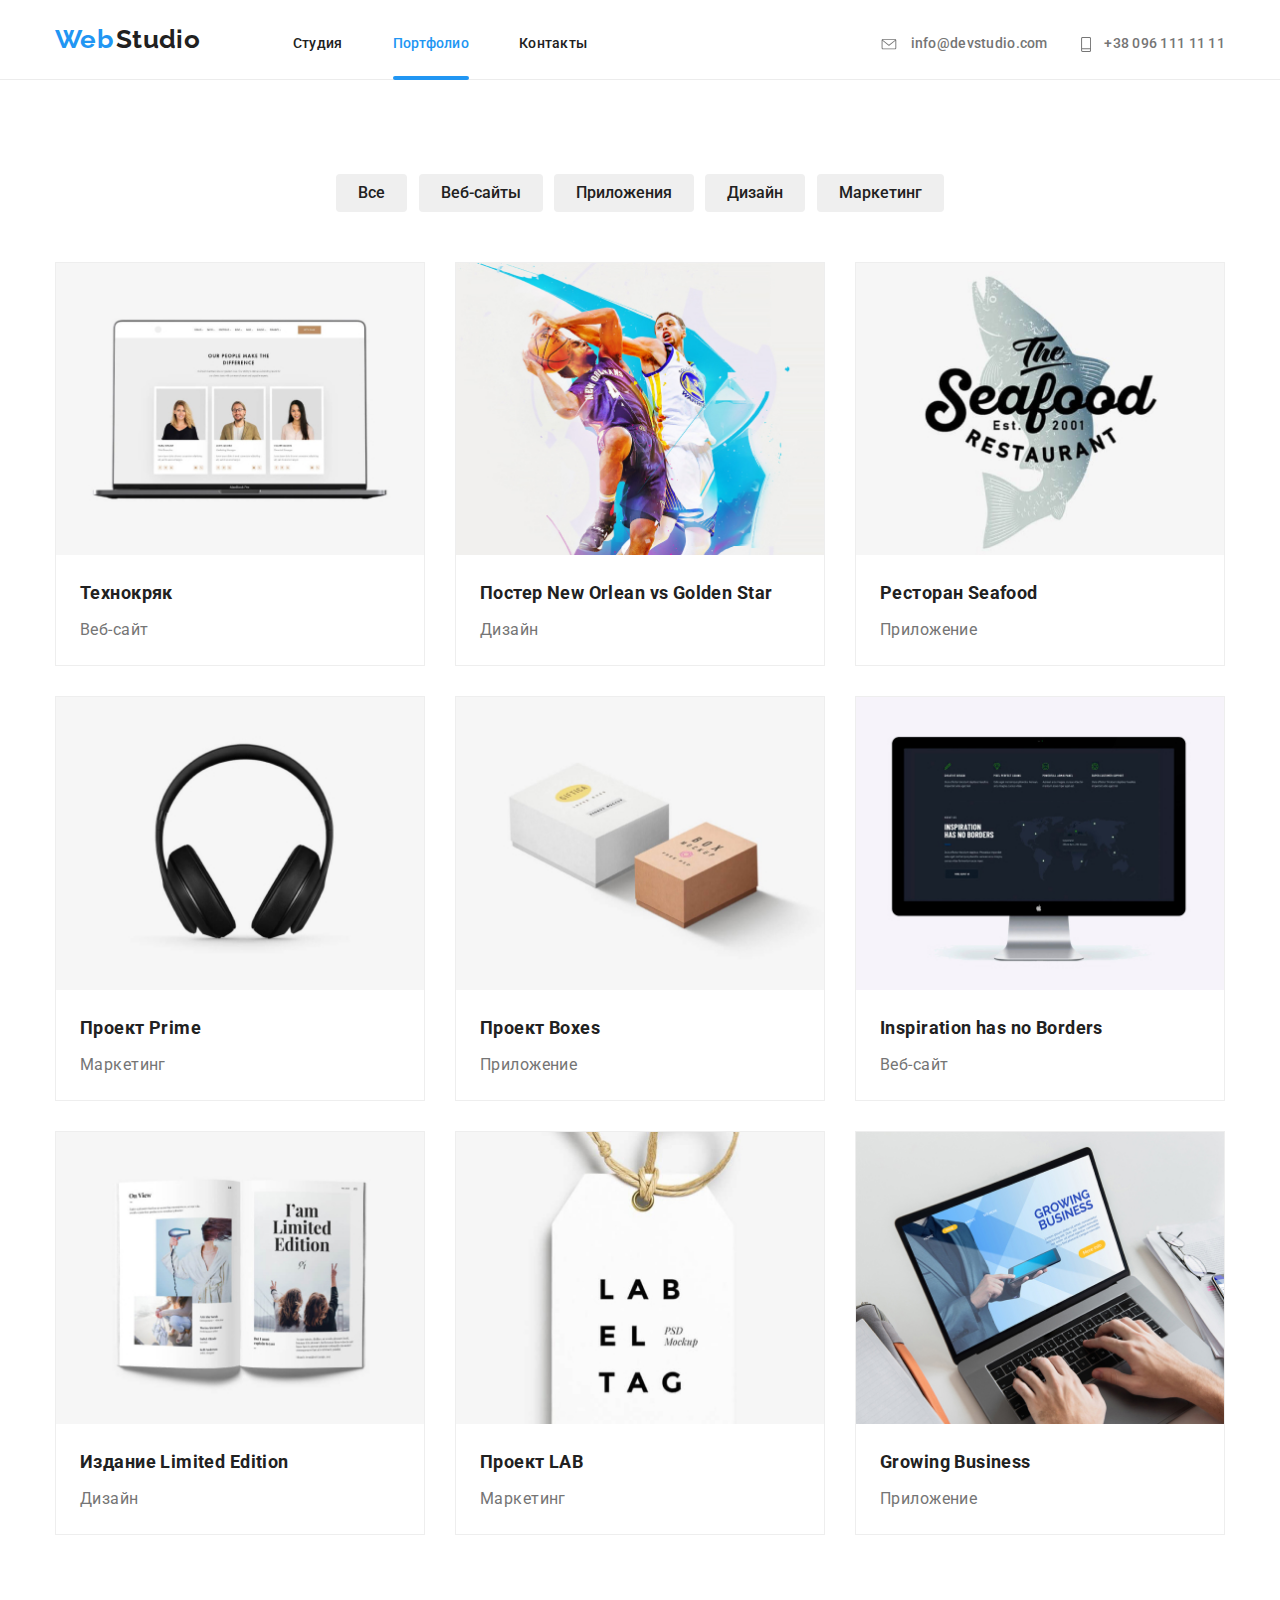
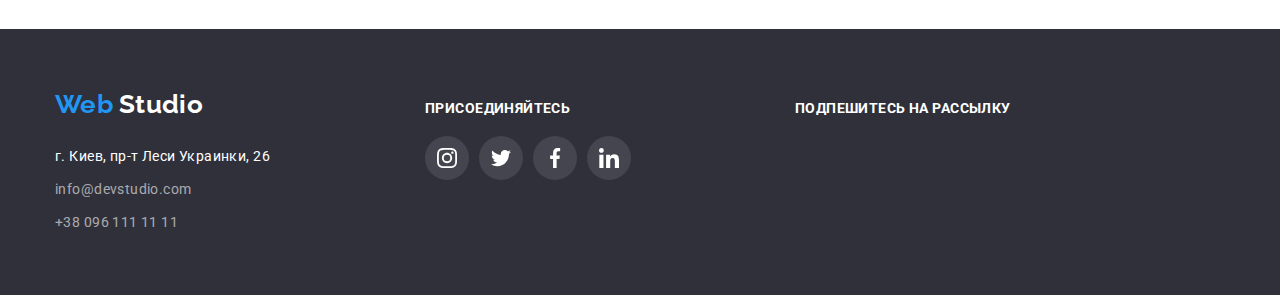
==== commit 70ca06ca: "update" ====
--- a/portfolio.html
+++ b/portfolio.html
@@ -12,13 +12,11 @@
 <body>
 
     <header class="page-header">
-        <div class="container flexbox">
+        <div class="container header-box flexbox">
             <nav class="navigation">
-                <a href="./" class="menu-link">
-                    <div class="logo">
+                <a lang="en" href="./" class="menu-link">
                     <span class="logo-web">Web</span>
                     <span class="logo-studio">Studio</span>
-                    </div>
                 </a>
                     <ul class="list menu-list">
                         <li class="menu-item"><a href="./index.html" class="menu-link">Студия</a></li>
--- a/css/styles.css
+++ b/css/styles.css
@@ -26,6 +26,14 @@
   letter-spacing: 0.03em;
 }
 
+.social-item a:focus,
+.clients-item a:focus,
+.social-footer-link a:focus,
+.project-item a:focus,
+.project-btn:focus {
+  outline: none;
+}
+
 img {
   display: block;
   max-width: 100%;
@@ -54,6 +62,17 @@
 
 .page-header {
   border-bottom: 1px solid #ECECEC;
+  height: 80px;
+  padding: 24px 0 24px;
+}
+
+.header-box {
+  display: flex;
+  align-items: baseline;
+}
+
+.menu-link {
+  margin: 0;
 }
 
 .menu-link.current{
@@ -72,6 +91,7 @@
 
 .logo-studio {
   color: var(--main-color);
+  margin-right: 93px;
 }
 
 .navigation {
@@ -84,16 +104,13 @@
 .current::after {
   display: block;
   content: "";
+  position: absolute;
+  left: 0;
+  transform: translateY(20px);
   width: 100%;
   height: 4px;
   background-color: var(--accent-color);
   border-radius: 2px;
-  margin-top: 24px;
-}
-
-.logo {
-  margin-right: 85px;
-  padding: 24px 0 24px;
 }
 
 .list {
@@ -108,6 +125,7 @@
 
 .menu-item {
   display: block;
+  position: relative;
 }
 
 .menu-item:not(:last-child) {
@@ -419,12 +437,6 @@
   fill: var(--accent-color);
 }
 
-.social-item a:focus,
-.clients-item a:focus,
-.social-footer-link a:focus {
-  outline: none;
-}
-
 .address {
   font-style: normal;
 }
@@ -538,6 +550,7 @@
 
 .project-portfolio {
   display: flex;
+  justify-content: space-between;
   flex-wrap: wrap;
 }
 
@@ -566,6 +579,10 @@
   padding: 6px 22px;
   border: none;
   border-radius: 4px;
+
+  transition-property: transform;
+  transition-duration: 250ms;
+  transition-timing-function: cubic-bezier(0.4, 0, 0.2, 1);
 }
 
 .project-btn:not(:last-child) {
@@ -630,7 +647,10 @@
   height: 100%;
   
   transform: translateY(100%);
-  transition: transform 250ms ease;
+
+  transition-property: transform;
+  transition-duration: 250ms;
+  transition-timing-function: cubic-bezier(0.4, 0, 0.2, 1);
   opacity: 0;
 }
 
@@ -653,7 +673,8 @@
   /*opacity: 1;
 }*/
 
-.project-box:hover .project-description {
+.project-item:hover .project-description,
+.project-item:focus-within .project-description{
   transform: translateY(0);
   opacity: 1;
 }
@@ -707,4 +728,12 @@
   border: 1px solid rgba(0, 0, 0, 0.1);
   width: 30px;
   height: 30px;
-}
+
+  display: flex;
+  align-items: center;
+  justify-content: center;
+}
+
+.icon-close {
+  display: block;
+}